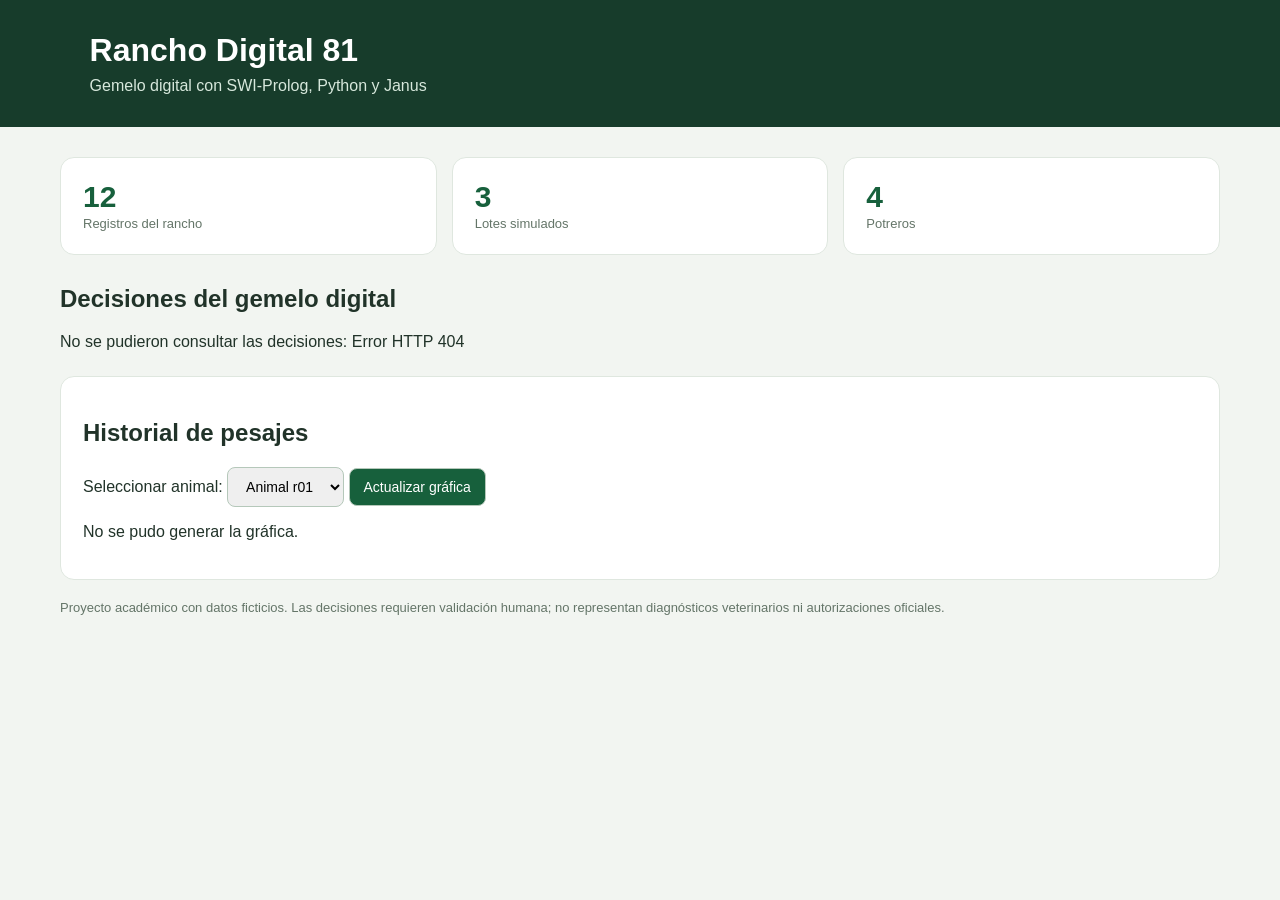
==== gemelo/web/index.html @ 95d0e008 "fix: correct digital twin web asset path" ====
<!DOCTYPE html>
<html lang="es">
<head>
  <meta charset="UTF-8">
  <meta name="viewport"
        content="width=device-width, initial-scale=1">
  <title>Rancho Digital 81</title>

  <style>
    * { box-sizing: border-box; }

    body {
      margin: 0;
      font-family: Arial, sans-serif;
      background: #f2f5f1;
      color: #213329;
    }

    header {
      background: #173c2b;
      color: white;
      padding: 32px 7%;
    }

    header h1 { margin: 0 0 8px; }

    header p {
      color: #d7e8dc;
      margin: 0;
    }

    main {
      max-width: 1200px;
      margin: auto;
      padding: 30px 20px;
    }

    .metricas {
      display: grid;
      grid-template-columns: repeat(3, 1fr);
      gap: 15px;
      margin-bottom: 30px;
    }

    .metrica, .tarjeta, .grafica {
      background: white;
      border: 1px solid #dfe7df;
      border-radius: 14px;
      padding: 22px;
    }

    .metrica strong {
      display: block;
      font-size: 30px;
      color: #17603c;
    }

    .metrica span {
      font-size: 13px;
      color: #647568;
    }

    .escenarios {
      display: grid;
      grid-template-columns: repeat(2, 1fr);
      gap: 18px;
    }

    .tarjeta h3 { margin-top: 0; }

    .resultado {
      color: #17603c;
      font-weight: bold;
      margin: 12px 0;
    }

    .evidencia {
      background: #f4f7f4;
      padding: 14px;
      border-radius: 8px;
      font-size: 12px;
      line-height: 1.8;
      white-space: pre-wrap;
      overflow-wrap: anywhere;
    }

    .grafica { margin-top: 25px; }

    .grafica img {
      display: block;
      width: 100%;
      max-width: 760px;
      margin: 15px auto;
    }

    select, button {
      padding: 10px 14px;
      border: 1px solid #b5c8ba;
      border-radius: 8px;
      font-size: 14px;
    }

    button {
      background: #17603c;
      color: white;
      cursor: pointer;
    }

    .aviso {
      font-size: 13px;
      color: #647568;
      margin-top: 20px;
    }

    @media(max-width: 700px) {
      .escenarios {
        grid-template-columns: 1fr;
      }

      .metricas {
        grid-template-columns: repeat(3, 1fr);
        gap: 8px;
      }

      .metrica { padding: 12px; }
      .metrica strong { font-size: 23px; }

      header { padding: 25px 20px; }
    }
  </style>
</head>

<body>
  <header>
    <h1>Rancho Digital 81</h1>
    <p>Gemelo digital con SWI-Prolog,
       Python y Janus</p>
  </header>

  <main>
    <section class="metricas">
      <div class="metrica">
        <strong>12</strong>
        <span>Registros del rancho</span>
      </div>

      <div class="metrica">
        <strong>3</strong>
        <span>Lotes simulados</span>
      </div>

      <div class="metrica">
        <strong>4</strong>
        <span>Potreros</span>
      </div>
    </section>

    <h2>Decisiones del gemelo digital</h2>

    <section class="escenarios"
             id="escenarios">
      Cargando decisiones...
    </section>

    <section class="grafica">
      <h2>Historial de pesajes</h2>

      <label for="animal">Seleccionar animal:</label>

      <select id="animal">
        <option value="r01">Animal r01</option>
        <option value="r02">Animal r02</option>
        <option value="r08">Animal r08</option>
        <option value="r09">Animal r09</option>
      </select>

      <button id="actualizar">
        Actualizar gráfica
      </button>

      <p id="mensajeGrafica"></p>
      <img id="grafica"
           alt="Historial de pesajes">

    </section>

    <p class="aviso">
      Proyecto académico con datos ficticios.
      Las decisiones requieren validación humana;
      no representan diagnósticos veterinarios
      ni autorizaciones oficiales.
    </p>
  </main>

  <script>
    async function cargarEscenarios() {
      const contenedor =
        document.getElementById("escenarios");

      try {
        const respuesta =
          await fetch("/api/escenarios");

        if (!respuesta.ok) {
          throw new Error("Error HTTP " +
                          respuesta.status);
        }

        const datos = await respuesta.json();
        contenedor.replaceChildren();

        for (const item of datos.escenarios) {
          const tarjeta =
            document.createElement("article");

          tarjeta.className = "tarjeta";

          const titulo =
            document.createElement("h3");
          titulo.textContent =
            item.id + ". " + item.nombre;

          const resultado =
            document.createElement("p");
          resultado.className = "resultado";
          resultado.textContent =
            item.conclusion;

          const evidencia =
            document.createElement("div");
          evidencia.className = "evidencia";
          evidencia.textContent =
            item.evidencia.join("\n");

          tarjeta.append(
            titulo, resultado, evidencia
          );

          contenedor.appendChild(tarjeta);
        }

        if (datos.escenarios.length === 0) {
          contenedor.textContent =
            "No hay escenarios disponibles.";
        }

      } catch (error) {
        contenedor.textContent =
          "No se pudieron consultar las decisiones: "
          + error.message;
      }
    }

    function actualizarGrafica() {
      const animal =
        document.getElementById("animal").value;

      const grafica =
        document.getElementById("grafica");

      const mensaje =
        document.getElementById("mensajeGrafica");

      grafica.style.display = "none";
      mensaje.textContent = "Generando gráfica...";

      grafica.onload = () => {
        grafica.style.display = "block";
        mensaje.textContent = "";
      };

      grafica.onerror = () => {
        mensaje.textContent =
          "No se pudo generar la gráfica.";
      };

      grafica.src =
        "/grafica/pesajes?animal="
        + encodeURIComponent(animal);
    }

    document.getElementById("actualizar")
      .addEventListener("click", actualizarGrafica);

    cargarEscenarios();
    actualizarGrafica();
  </script>
</body>
</html>
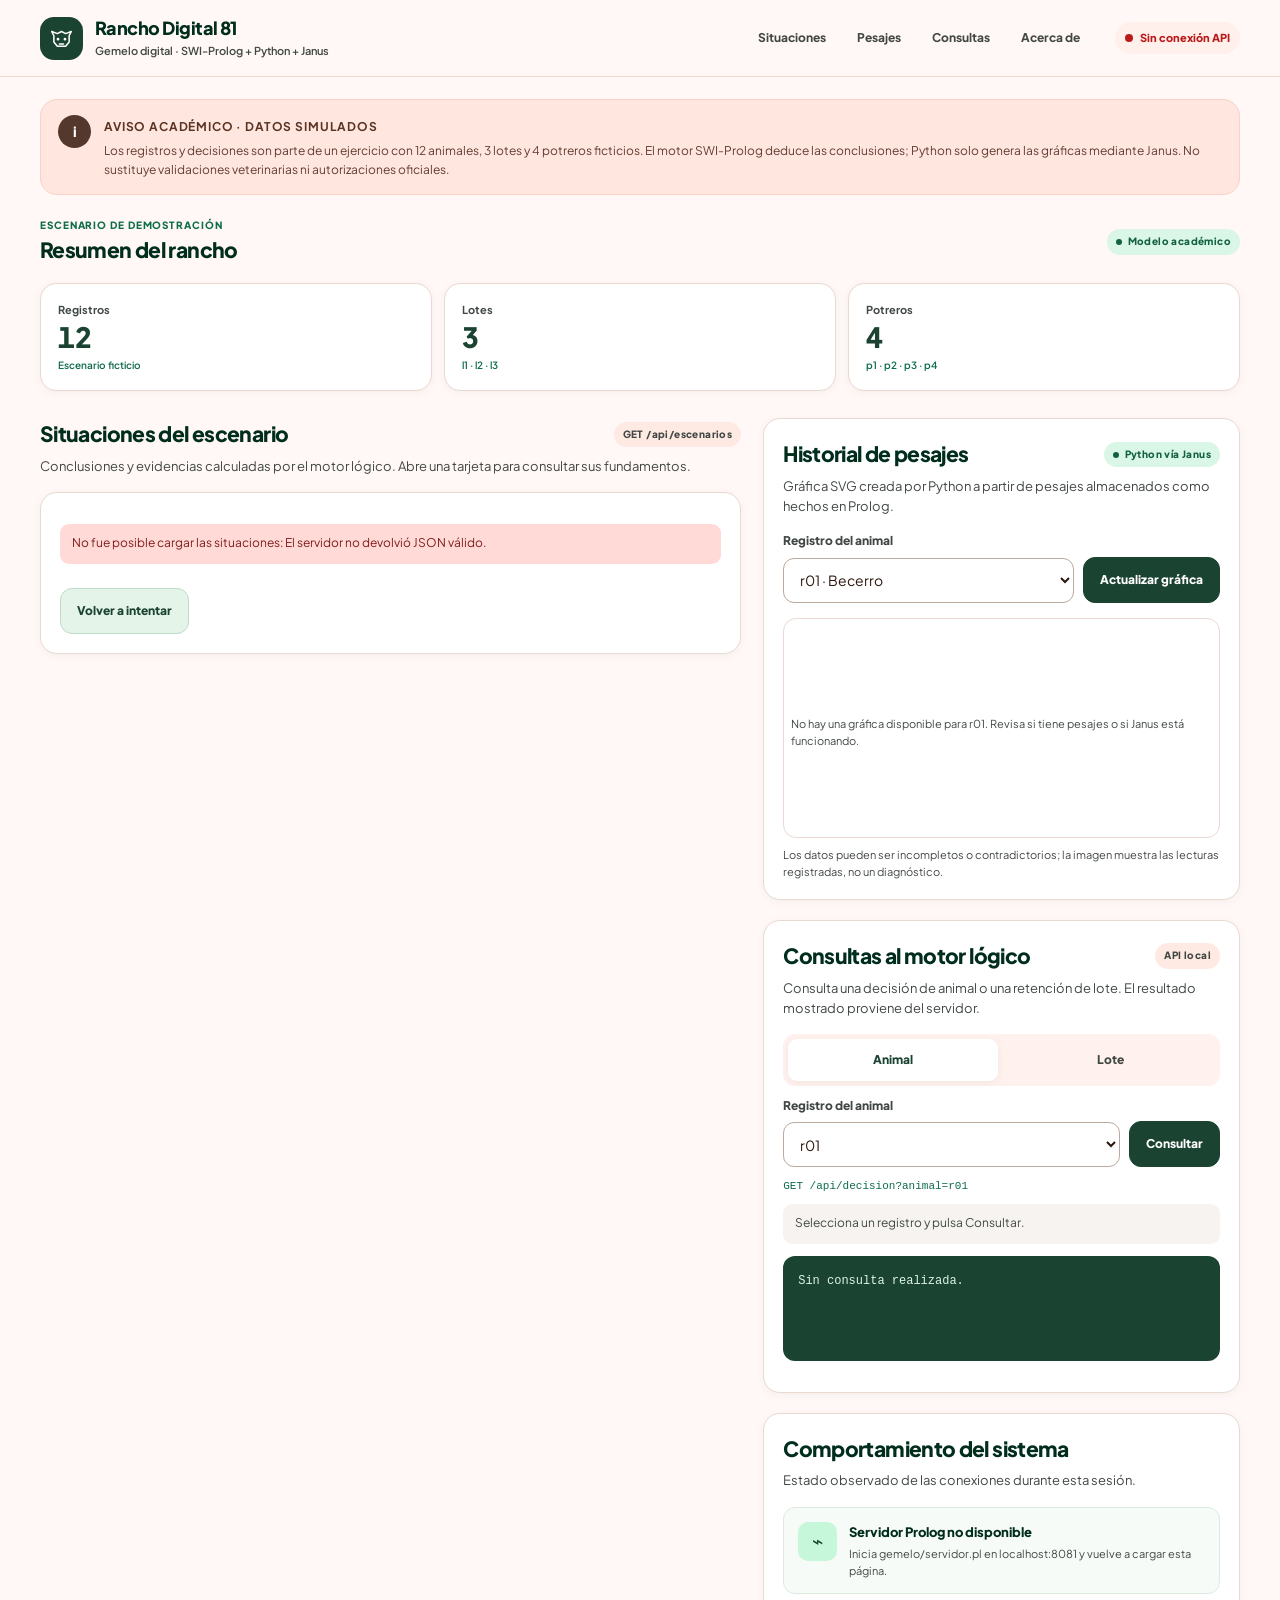
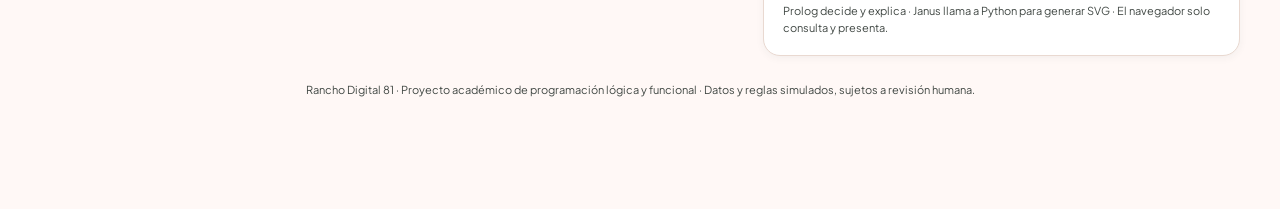
==== commit 95959bd9: "style: improve dashboard status indicators and charts" ====
--- a/gemelo/web/index.html
+++ b/gemelo/web/index.html
@@ -1,290 +1,317 @@
-
-<!DOCTYPE html>
+<!doctype html>
 <html lang="es">
 <head>
-  <meta charset="UTF-8">
-  <meta name="viewport"
-        content="width=device-width, initial-scale=1">
-  <title>Rancho Digital 81</title>
-
+  <meta charset="utf-8">
+  <meta name="viewport" content="width=device-width,initial-scale=1,viewport-fit=cover">
+  <meta name="theme-color" content="#1b4332">
+  <meta name="description" content="Rancho Digital 81: panel académico del gemelo digital ganadero con SWI-Prolog y Python mediante Janus.">
+  <title>Rancho Digital 81 · Gemelo digital</title>
+  <link rel="preconnect" href="https://fonts.googleapis.com">
+  <link rel="preconnect" href="https://fonts.gstatic.com" crossorigin>
+  <link href="https://fonts.googleapis.com/css2?family=Plus+Jakarta+Sans:wght@400;500;600;700;800&display=swap" rel="stylesheet">
   <style>
-    * { box-sizing: border-box; }
-
-    body {
-      margin: 0;
-      font-family: Arial, sans-serif;
-      background: #f2f5f1;
-      color: #213329;
-    }
-
-    header {
-      background: #173c2b;
-      color: white;
-      padding: 32px 7%;
-    }
-
-    header h1 { margin: 0 0 8px; }
-
-    header p {
-      color: #d7e8dc;
-      margin: 0;
-    }
-
-    main {
-      max-width: 1200px;
-      margin: auto;
-      padding: 30px 20px;
-    }
-
-    .metricas {
-      display: grid;
-      grid-template-columns: repeat(3, 1fr);
-      gap: 15px;
-      margin-bottom: 30px;
-    }
-
-    .metrica, .tarjeta, .grafica {
-      background: white;
-      border: 1px solid #dfe7df;
-      border-radius: 14px;
-      padding: 22px;
-    }
-
-    .metrica strong {
-      display: block;
-      font-size: 30px;
-      color: #17603c;
-    }
-
-    .metrica span {
-      font-size: 13px;
-      color: #647568;
-    }
-
-    .escenarios {
-      display: grid;
-      grid-template-columns: repeat(2, 1fr);
-      gap: 18px;
-    }
-
-    .tarjeta h3 { margin-top: 0; }
-
-    .resultado {
-      color: #17603c;
-      font-weight: bold;
-      margin: 12px 0;
-    }
-
-    .evidencia {
-      background: #f4f7f4;
-      padding: 14px;
-      border-radius: 8px;
-      font-size: 12px;
-      line-height: 1.8;
-      white-space: pre-wrap;
-      overflow-wrap: anywhere;
-    }
-
-    .grafica { margin-top: 25px; }
-
-    .grafica img {
-      display: block;
-      width: 100%;
-      max-width: 760px;
-      margin: 15px auto;
-    }
-
-    select, button {
-      padding: 10px 14px;
-      border: 1px solid #b5c8ba;
-      border-radius: 8px;
-      font-size: 14px;
-    }
-
-    button {
-      background: #17603c;
-      color: white;
-      cursor: pointer;
-    }
-
-    .aviso {
-      font-size: 13px;
-      color: #647568;
-      margin-top: 20px;
-    }
-
-    @media(max-width: 700px) {
-      .escenarios {
-        grid-template-columns: 1fr;
-      }
-
-      .metricas {
-        grid-template-columns: repeat(3, 1fr);
-        gap: 8px;
-      }
-
-      .metrica { padding: 12px; }
-      .metrica strong { font-size: 23px; }
-
-      header { padding: 25px 20px; }
-    }
+    /* Adaptación fiel al sistema visual AgroTech Precision de Google Stitch.
+       Toda conclusión y toda evidencia se reciben del servidor SWI-Prolog. */
+    :root { --bg:#fff8f6;--card:#ffffff;--soft:#fff1ed;--soft2:#ffe9e3;
+      --ink:#2c160e;--muted:#414844;--primary:#1b4332;--primary-dark:#012d1d;
+      --secondary:#0e6c4a;--sage:#c1ecd4;--line:#e9d9d1;--alert:#ba1a1a;
+      --alert-bg:#ffdad6;--amber:#8e4a10;--amber-bg:#fff0d8;
+      --blue:#195985;--blue-bg:#e1f1fc;--shadow:0 2px 9px rgba(27,67,50,.05);
+      font-family:'Plus Jakarta Sans',system-ui,-apple-system,'Segoe UI',sans-serif;
+    }
+    *,*::before,*::after{box-sizing:border-box}
+    [hidden]{display:none!important}
+    html{scroll-behavior:smooth;scroll-padding-top:98px}
+    body{margin:0;background:var(--bg);color:var(--ink);font-size:14px;line-height:1.55}
+    button,select{font:inherit}button{cursor:pointer}
+    button:disabled{cursor:not-allowed;opacity:.63}
+    a{color:inherit}
+    :focus-visible{outline:3px solid #0e6c4a;outline-offset:3px}
+    .wrap{width:min(1200px,calc(100% - 36px));margin-inline:auto}
+    .header{position:sticky;top:0;z-index:10;background:rgba(255,248,246,.96);backdrop-filter:blur(14px);border-bottom:1px solid var(--line)}
+    .header-in{min-height:76px;display:flex;gap:14px;align-items:center;justify-content:space-between}
+    .brand{display:flex;gap:12px;align-items:center;min-width:0;text-decoration:none}
+    .brand-mark{width:43px;height:43px;flex:none;display:grid;place-items:center;border-radius:14px;background:var(--primary);color:#fff}
+    .brand-mark svg{width:25px;height:25px}
+    .brand h1{margin:0;font-size:18px;font-weight:800;letter-spacing:-.03em;line-height:1.22;color:var(--primary-dark)}
+    .brand p{margin:3px 0 0;font-size:11px;font-weight:600;color:var(--muted)}
+    .connection{display:flex;gap:7px;align-items:center;font-size:11px;font-weight:800;color:var(--blue);white-space:nowrap;background:var(--blue-bg);padding:7px 10px;border-radius:99px}
+    .connection[data-state="online"]{color:var(--secondary);background:#e7f5ec}
+    .connection[data-state="offline"]{color:var(--alert);background:#fff0eb}
+    .dot{width:8px;height:8px;flex:none;border-radius:50%;background:currentColor}
+    .desktop-nav{display:flex;gap:9px;margin-left:auto;margin-right:10px}
+    .desktop-nav a{font-size:12px;font-weight:750;text-decoration:none;padding:9px 11px;border-radius:9px;color:var(--muted)}
+    .desktop-nav a:hover{background:var(--soft2);color:var(--primary)}
+    main{padding-top:22px;padding-bottom:100px}
+    .academic{display:flex;gap:13px;align-items:flex-start;background:#ffe7df;border:1px solid #fad1c4;border-radius:17px;padding:15px 17px;margin-bottom:23px}
+    .academic-icon{flex:none;width:33px;height:33px;border-radius:50%;display:grid;place-items:center;background:#54382d;color:#fff;font-weight:800}
+    .academic strong{font-size:12px;text-transform:uppercase;letter-spacing:.07em;color:#5b3323}
+    .academic p{margin:4px 0 0;font-size:12px;line-height:1.6;color:#633c32}
+    .headline-row{display:flex;align-items:center;justify-content:space-between;gap:16px;flex-wrap:wrap}
+    .eyebrow{font-size:10px;text-transform:uppercase;font-weight:800;letter-spacing:.09em;color:var(--secondary)}
+    .section-title{font-size:21px;font-weight:800;letter-spacing:-.03em;color:var(--primary-dark);margin:0}
+    .section-lead{margin:5px 0 16px;color:var(--muted);font-size:13px}
+    .stats{display:grid;grid-template-columns:repeat(3,minmax(0,1fr));gap:12px;margin:17px 0 27px}
+    .stat{background:var(--card);border:1px solid var(--line);border-radius:16px;padding:17px;box-shadow:var(--shadow)}
+    .stat-label{font-size:11px;color:var(--muted);font-weight:700}
+    .stat-number{font-size:28px;font-weight:800;color:var(--primary);line-height:1.1;margin:4px 0 5px;font-variant-numeric:tabular-nums}
+    .stat-note{font-size:10px;color:var(--secondary);font-weight:600}
+    .pill{display:inline-flex;gap:6px;align-items:center;border-radius:99px;padding:5px 9px;font-size:10px;font-weight:800;letter-spacing:.04em;white-space:nowrap;background:var(--soft2);color:var(--muted)}
+    .pill .dot{width:6px;height:6px}
+    .pill.green{background:#d9f6e7;color:#12613f}.pill.orange{background:var(--amber-bg);color:var(--amber)}
+    .pill.red{background:#ffe5e4;color:#9c2020}.pill.blue{background:var(--blue-bg);color:var(--blue)}
+    .grid-main{display:grid;grid-template-columns:minmax(0,1.25fr) minmax(310px,.85fr);gap:22px;align-items:start}
+    .stack{display:grid;gap:20px;min-width:0}
+    .section{min-width:0}
+    .card{border:1px solid var(--line);background:var(--card);border-radius:17px;box-shadow:var(--shadow);padding:19px;min-width:0}
+    .scenarios{display:grid;grid-template-columns:repeat(2,minmax(0,1fr));gap:13px}
+    .scenario{border:1px solid var(--line);background:#fff;border-radius:15px;padding:16px 17px;min-width:0;box-shadow:var(--shadow)}
+    .scenario[data-type="3"]{border-left:4px solid var(--alert)}
+    .sc-title{display:flex;gap:9px;align-items:start;margin-bottom:10px;min-width:0}
+    .sc-icon{width:31px;height:31px;flex:none;border-radius:9px;display:grid;place-items:center;font-size:17px;background:#e8f7ed;color:var(--primary)}
+    .scenario[data-type="3"] .sc-icon{background:#ffe5e4;color:var(--alert)}
+    /* La apariencia de retención sigue la conclusión recibida de Prolog. */
+    .scenario.is-retained{border-left:4px solid var(--amber)}
+    .scenario.is-retained .sc-icon{background:var(--amber-bg);color:var(--amber)}
+    .scenario.is-retained .sc-icon svg{width:20px;height:20px}
+    .scenario.is-retained .sc-conclusion{color:#75400d}
+    .sc-name{font-weight:800;color:var(--primary-dark);font-size:13px;line-height:1.35}
+    .sc-number{color:var(--muted);font-size:10px;margin-top:2px;font-weight:700}
+    .sc-conclusion{font-size:13px;color:var(--ink);font-weight:700;margin:12px 0 14px;min-height:38px}
+    .evidence{border-top:1px solid var(--line);margin-top:6px;padding-top:9px}
+    .evidence summary{list-style:none;display:flex;align-items:center;justify-content:space-between;gap:10px;padding:9px 10px;border-radius:10px;background:var(--soft);font-size:11px;font-weight:800;color:var(--secondary);cursor:pointer;min-height:44px}
+    .evidence summary::-webkit-details-marker{display:none}
+    .evidence summary::after{content:'⌄';font-size:18px;line-height:1;transition:transform .2s}
+    .evidence[open] summary::after{transform:rotate(180deg)}
+    .evidence-body{padding:12px 8px 4px}
+    .evidence-label{font-weight:800;color:var(--muted);font-size:10px;text-transform:uppercase;letter-spacing:.06em;margin-bottom:8px}
+    .evidence-list{margin:0;padding:0;list-style:none;display:grid;gap:7px}
+    .evidence-list li{font:12px/1.5 ui-monospace,SFMono-Regular,Consolas,monospace;background:#f9f2ee;border:1px solid #f2e6de;border-radius:8px;padding:9px;overflow-wrap:anywhere}
+    .filter-label{font-size:12px;font-weight:800;color:var(--muted);display:block;margin-bottom:7px}
+    select{min-height:45px;border:1px solid #bca99e;border-radius:11px;background:#fff;padding:10px 12px;color:var(--ink);max-width:100%;width:100%}
+    .button{display:inline-flex;gap:8px;align-items:center;justify-content:center;background:var(--primary);color:white;border:1px solid var(--primary);border-radius:12px;min-height:46px;padding:11px 16px;font-size:12px;font-weight:800}
+    .button:hover:not(:disabled){background:var(--primary-dark)}
+    .button.subtle{background:#e4f4e9;color:var(--primary);border-color:#bedcc9}
+    .button.subtle:hover:not(:disabled){background:#d1eedb}
+    .controls{display:flex;align-items:end;gap:9px;margin:15px 0}
+    .controls .field{flex:1;min-width:0}
+    .chart-view{background:#fff;border:1px solid var(--line);border-radius:13px;min-height:220px;display:grid;place-items:center;padding:7px}
+    .chart-view img{display:block;width:100%;height:auto;max-height:450px;object-fit:contain}
+    .hint{color:var(--muted);font-size:11px;margin:8px 0 0}
+    .status-line{padding:10px 12px;background:#f7f3f0;color:var(--muted);border-radius:9px;font-size:12px;min-height:40px}
+    .status-line.error{background:var(--alert-bg);color:#811d1d}
+    .query-tabs{display:flex;gap:7px;margin-top:16px;margin-bottom:11px;background:var(--soft);padding:5px;border-radius:12px}
+    .query-tab{flex:1;border:0;border-radius:9px;background:transparent;min-height:42px;color:var(--muted);font-size:12px;font-weight:800}
+    .query-tab[aria-selected="true"]{background:white;color:var(--primary);box-shadow:var(--shadow)}
+    .query-row{display:flex;gap:9px;align-items:end;margin-bottom:11px}
+    .query-row .field{flex:1}
+    .endpoint{font:11px/1.5 ui-monospace,SFMono-Regular,Consolas,monospace;color:var(--secondary);word-break:break-word;margin:9px 0}
+    .terminal{background:var(--primary);color:#dcf4e4;border-radius:12px;padding:15px;white-space:pre-wrap;overflow-wrap:anywhere;font:12px/1.7 ui-monospace,SFMono-Regular,Consolas,monospace;max-height:380px;overflow:auto;min-height:105px}
+    .health{display:flex;gap:12px;align-items:start;background:#f7fbf8;border:1px solid #dcebe0;border-radius:12px;padding:14px}
+    .health-icon{background:#c7f7da;width:39px;height:39px;flex:none;display:grid;place-items:center;border-radius:10px;color:var(--primary);font-size:19px}
+    .health-title{font-size:13px;font-weight:800;color:var(--primary-dark)}
+    .health-detail{font-size:11px;color:var(--muted);margin-top:3px}
+    footer{margin:25px 0 10px;font-size:11px;line-height:1.6;color:var(--muted);text-align:center}
+    .bottom-nav{display:none}
+    .loading{background:linear-gradient(90deg,#fff1ed,#ffe4db,#fff1ed);background-size:200% 100%;animation:pulse 1.6s linear infinite;border-radius:12px;min-height:145px}
+    @keyframes pulse{to{background-position-x:-200%}}
+    @media(max-width:970px){.grid-main{grid-template-columns:1fr}.desktop-nav{display:none}}
+    @media(max-width:640px){.wrap{width:calc(100% - 26px)}.header-in{min-height:72px}.brand-mark{width:36px;height:36px;border-radius:11px}.brand h1{font-size:15px}.brand p{font-size:10px;max-width:235px}.connection{font-size:0;padding:8px}.connection .dot{width:10px;height:10px}.stats{gap:7px;margin:13px 0 21px}.stat{padding:12px 10px;border-radius:13px}.stat-number{font-size:23px}.stat-label{font-size:10px}.stat-note{font-size:9px}.section-title{font-size:18px}.scenarios{grid-template-columns:1fr}.scenario{padding:15px}.card{padding:16px}.controls{flex-direction:column;align-items:stretch}.controls .field,.controls button{width:100%}.bottom-nav{display:grid;grid-template-columns:repeat(4,1fr);position:fixed;bottom:0;left:0;right:0;background:rgba(255,248,246,.97);backdrop-filter:blur(10px);border-top:1px solid var(--line);padding-bottom:env(safe-area-inset-bottom,0);z-index:20;box-shadow:0 -4px 14px rgba(0,0,0,.04)}.bottom-nav a{text-decoration:none;min-height:66px;display:grid;place-content:center;justify-items:center;gap:3px;font-size:10px;font-weight:800;color:var(--muted)}.bottom-nav a span{font-size:21px}.bottom-nav a:hover,.bottom-nav a:focus{color:var(--secondary)}main{padding-bottom:118px}}
+    @media(prefers-reduced-motion:reduce){html{scroll-behavior:auto}.loading{animation:none}}
   </style>
 </head>
+<body>
+  <header class="header"><div class="wrap header-in">
+    <a href="#inicio" class="brand" aria-label="Rancho Digital 81, ir al inicio">
+      <div class="brand-mark" aria-hidden="true"><svg viewBox="0 0 36 36" fill="none" stroke="currentColor" stroke-width="2.2" stroke-linecap="round" stroke-linejoin="round"><path d="M7 14 4 8l8 3 6-3 6 3 8-3-3 6v9l-5 6H12l-5-6z"/><path d="M13 19h0m10 0h0" stroke-width="4"/><path d="M15 26h6"/></svg></div>
+      <div><h1>Rancho Digital 81</h1><p>Gemelo digital · SWI-Prolog + Python + Janus</p></div>
+    </a>
+    <nav class="desktop-nav" aria-label="Secciones"><a href="#situaciones">Situaciones</a><a href="#pesajes">Pesajes</a><a href="#consultas">Consultas</a><a href="#acerca">Acerca de</a></nav>
+    <span id="connection" class="connection" data-state="checking" role="status" aria-live="polite"><span class="dot"></span><span id="connection-text">Comprobando motor</span></span>
+  </div></header>
+  <main class="wrap" id="inicio">
+    <div class="academic" role="note"><div class="academic-icon" aria-hidden="true">i</div><div><strong>Aviso académico · Datos simulados</strong><p>Los registros y decisiones son parte de un ejercicio con 12 animales, 3 lotes y 4 potreros ficticios. El motor SWI-Prolog deduce las conclusiones; Python solo genera las gráficas mediante Janus. No sustituye validaciones veterinarias ni autorizaciones oficiales.</p></div></div>
+    <div class="headline-row"><div><div class="eyebrow">Escenario de demostración</div><h2 class="section-title">Resumen del rancho</h2></div><span class="pill green"><span class="dot"></span>Modelo académico</span></div>
+    <section class="stats" aria-label="Resumen del escenario">
+      <div class="stat"><div class="stat-label">Registros</div><div class="stat-number">12</div><div class="stat-note">Escenario ficticio</div></div>
+      <div class="stat"><div class="stat-label">Lotes</div><div class="stat-number">3</div><div class="stat-note">l1 · l2 · l3</div></div>
+      <div class="stat"><div class="stat-label">Potreros</div><div class="stat-number">4</div><div class="stat-note">p1 · p2 · p3 · p4</div></div>
+    </section>
+    <div class="grid-main">
+      <section class="section" id="situaciones" aria-labelledby="heading-situaciones">
+        <div class="headline-row"><h2 class="section-title" id="heading-situaciones">Situaciones del escenario</h2><span class="pill">GET /api/escenarios</span></div>
+        <p class="section-lead">Conclusiones y evidencias calculadas por el motor lógico. Abre una tarjeta para consultar sus fundamentos.</p>
+        <div id="scenarios" class="scenarios" aria-live="polite"><div class="loading" aria-label="Cargando escenarios"></div><div class="loading" aria-hidden="true"></div></div>
+      </section>
+      <div class="stack">
+        <section class="card" id="pesajes" aria-labelledby="heading-pesajes">
+          <div class="headline-row"><h2 class="section-title" id="heading-pesajes">Historial de pesajes</h2><span class="pill green"><span class="dot"></span>Python vía Janus</span></div>
+          <p class="section-lead">Gráfica SVG creada por Python a partir de pesajes almacenados como hechos en Prolog.</p>
+          <div class="controls"><div class="field"><label class="filter-label" for="animal">Registro del animal</label><select id="animal"><option value="r01">r01 · Becerro</option><option value="r02">r02 · Becerro</option><option value="r03">r03 · Vaquilla</option><option value="r04">r04 · Vaca</option><option value="r05">r05 · Sin pesajes</option><option value="r06">r06 · Lecturas contradictorias</option><option value="r07">r07 · Historial incompleto</option><option value="r08">r08 · Becerro</option><option value="r09">r09 · Becerro</option><option value="r10">r10 · Vaca</option><option value="r11">r11 · Vaquilla</option><option value="r12">r12 · Toro</option></select></div><button id="refresh-chart" type="button" class="button">Actualizar gráfica</button></div>
+          <div class="chart-view" id="chart-view"><p id="chart-message" class="hint" role="status" aria-live="polite">Cargando gráfica…</p><img id="chart-image" alt="Pesajes del animal seleccionado" hidden></div>
+          <p class="hint">Los datos pueden ser incompletos o contradictorios; la imagen muestra las lecturas registradas, no un diagnóstico.</p>
+        </section>
+        <section class="card" id="consultas" aria-labelledby="heading-consultas">
+          <div class="headline-row"><h2 class="section-title" id="heading-consultas">Consultas al motor lógico</h2><span class="pill">API local</span></div>
+          <p class="section-lead">Consulta una decisión de animal o una retención de lote. El resultado mostrado proviene del servidor.</p>
+          <div class="query-tabs" role="tablist" aria-label="Tipo de consulta"><button class="query-tab" type="button" role="tab" id="tab-animal" aria-selected="true" aria-controls="query-form">Animal</button><button class="query-tab" type="button" role="tab" id="tab-lote" aria-selected="false" aria-controls="query-form">Lote</button></div>
+          <form id="query-form"><div class="query-row"><div class="field"><label class="filter-label" for="query-id" id="query-label">Registro del animal</label><select id="query-id" required></select></div><button type="submit" class="button">Consultar</button></div></form>
+          <p class="endpoint" id="query-endpoint"></p><div id="query-status" class="status-line" role="status" aria-live="polite">Selecciona un registro y consulta su decisión.</div><pre class="terminal" id="query-output" tabindex="0">Sin consulta realizada.</pre>
+        </section>
+        <section class="card" id="acerca" aria-labelledby="heading-acerca">
+          <h2 class="section-title" id="heading-acerca">Comportamiento del sistema</h2><p class="section-lead">Estado observado de las conexiones durante esta sesión.</p>
+          <div class="health"><span class="health-icon" aria-hidden="true">⌁</span><div><div class="health-title" id="health-title">Comprobando conexión HTTP</div><div class="health-detail" id="health-detail">El estado se actualiza según las respuestas reales de la API y la gráfica.</div></div></div>
+          <p class="hint">Prolog decide y explica · Janus llama a Python para generar SVG · El navegador solo consulta y presenta.</p>
+        </section>
+      </div>
+    </div>
+    <footer>Rancho Digital 81 · Proyecto académico de programación lógica y funcional · Datos y reglas simulados, sujetos a revisión humana.</footer>
+  </main>
+  <nav class="bottom-nav" aria-label="Navegación móvil"><a href="#situaciones"><span aria-hidden="true">▦</span>Situaciones</a><a href="#pesajes"><span aria-hidden="true">▥</span>Pesajes</a><a href="#consultas"><span aria-hidden="true">⌕</span>Consultas</a><a href="#acerca"><span aria-hidden="true">ⓘ</span>Acerca de</a></nav>
+  <script>
+    'use strict';
+    // Las reglas de negocio permanecen en SWI-Prolog; JS solo representa respuestas.
+    const $ = id => document.getElementById(id);
+    const state = {api:false, chart:false, queryType:'animal', chartToken:0};
+    const typeNames = {1:'Variaciones de peso',2:'Identificación de animales',3:'Brote sanitario',4:'Rutas de pastoreo',5:'Salida del ganado'};
+    const symbols = {1:'↘',2:'◎',3:'!',4:'➝',5:'✓'};
 
-<body>
-  <header>
-    <h1>Rancho Digital 81</h1>
-    <p>Gemelo digital con SWI-Prolog,
-       Python y Janus</p>
-  </header>
-
-  <main>
-    <section class="metricas">
-      <div class="metrica">
-        <strong>12</strong>
-        <span>Registros del rancho</span>
-      </div>
-
-      <div class="metrica">
-        <strong>3</strong>
-        <span>Lotes simulados</span>
-      </div>
-
-      <div class="metrica">
-        <strong>4</strong>
-        <span>Potreros</span>
-      </div>
-    </section>
-
-    <h2>Decisiones del gemelo digital</h2>
-
-    <section class="escenarios"
-             id="escenarios">
-      Cargando decisiones...
-    </section>
-
-    <section class="grafica">
-      <h2>Historial de pesajes</h2>
-
-      <label for="animal">Seleccionar animal:</label>
-
-      <select id="animal">
-        <option value="r01">Animal r01</option>
-        <option value="r02">Animal r02</option>
-        <option value="r08">Animal r08</option>
-        <option value="r09">Animal r09</option>
-      </select>
-
-      <button id="actualizar">
-        Actualizar gráfica
-      </button>
-
-      <p id="mensajeGrafica"></p>
-      <img id="grafica"
-           alt="Historial de pesajes">
-
-    </section>
-
-    <p class="aviso">
-      Proyecto académico con datos ficticios.
-      Las decisiones requieren validación humana;
-      no representan diagnósticos veterinarios
-      ni autorizaciones oficiales.
-    </p>
-  </main>
-
-  <script>
-    async function cargarEscenarios() {
-      const contenedor =
-        document.getElementById("escenarios");
-
+    function node(tag, className, text) {
+      const element=document.createElement(tag);
+      if (className) element.className=className;
+      if (text !== undefined) element.textContent=String(text);
+      return element;
+    }
+    function setConnection(online) {
+      state.api=online;
+      $('connection').dataset.state=online?'online':'offline';
+      $('connection-text').textContent=online?'Prolog conectado':'Sin conexión API';
+      $('health-title').textContent=online?'Conexión con SWI-Prolog confirmada':'Servidor Prolog no disponible';
+      $('health-detail').textContent=online
+        ? (state.chart?'API de escenarios y gráfica Janus verificadas.':'API HTTP verificada; gráfica Janus pendiente de comprobar.')
+        : 'Inicia gemelo/servidor.pl en localhost:8081 y vuelve a cargar esta página.';
+    }
+    async function getJson(url) {
+      const response=await fetch(url,{headers:{'Accept':'application/json'},cache:'no-store'});
+      const raw=await response.text();
+      let data;
+      try { data=JSON.parse(raw); } catch { throw new Error('El servidor no devolvió JSON válido.'); }
+      if (!response.ok) throw new Error(data?.error || `Error HTTP ${response.status}`);
+      return data;
+    }
+    function renderScenario(item) {
+      const id=Number(item.id);
+      const card=node('article','scenario');card.dataset.type=String(id);
+      const header=node('div','sc-title');
+      // El indicador visual representa la conclusión de Prolog; no decide nada.
+      const conclusionTexto=String(item.conclusion||'');
+      const retenido=id===5 && /retener|retenid[oa]|no[_\s-]*puede[_\s-]*salir|bloquead[oa]/i.test(conclusionTexto);
+      const aprobado=id===5 && !retenido && /puede[_\s-]*salir|autorizad[oa]|permitid[oa]/i.test(conclusionTexto);
+      if (retenido) card.classList.add('is-retained');
+      const icon=node('span','sc-icon',id===5?(retenido?'':aprobado?'✓':'?'):(symbols[id]||'•'));
+      icon.setAttribute('aria-hidden','true');
+      if (retenido) {
+        // Icono de candado, con trazo y color controlados por el tema de Stitch.
+        icon.innerHTML='<svg viewBox="0 0 24 24" fill="none" stroke="currentColor" stroke-width="2" stroke-linecap="round" stroke-linejoin="round"><rect x="5" y="10" width="14" height="11" rx="2"/><path d="M8 10V7a4 4 0 0 1 8 0v3"/></svg>';
+      }
+      const titleWrap=node('div');titleWrap.append(node('div','sc-name',item.nombre||typeNames[id]||'Situación'));
+      titleWrap.append(node('div','sc-number',`Situación ${Number.isFinite(id)?id:'—'}`));
+      header.append(icon,titleWrap);
+      const conclusion=node('p','sc-conclusion',item.conclusion||'Sin conclusión disponible');
+      const details=node('details','evidence');
+      const summary=node('summary','', 'Ver evidencias del motor lógico');
+      const body=node('div','evidence-body');
+      body.append(node('div','evidence-label','Hechos y condiciones reportados por Prolog'));
+      const list=node('ul','evidence-list');
+      if (Array.isArray(item.evidencia) && item.evidencia.length) {
+        item.evidencia.forEach(value=>list.append(node('li','',value)));
+      } else list.append(node('li','','Sin evidencias recibidas.'));
+      body.append(list);details.append(summary,body);card.append(header,conclusion,details);
+      return card;
+    }
+    async function loadScenarios() {
+      const target=$('scenarios');target.replaceChildren(node('div','loading'),node('div','loading'));
       try {
-        const respuesta =
-          await fetch("/api/escenarios");
-
-        if (!respuesta.ok) {
-          throw new Error("Error HTTP " +
-                          respuesta.status);
-        }
-
-        const datos = await respuesta.json();
-        contenedor.replaceChildren();
-
-        for (const item of datos.escenarios) {
-          const tarjeta =
-            document.createElement("article");
-
-          tarjeta.className = "tarjeta";
-
-          const titulo =
-            document.createElement("h3");
-          titulo.textContent =
-            item.id + ". " + item.nombre;
-
-          const resultado =
-            document.createElement("p");
-          resultado.className = "resultado";
-          resultado.textContent =
-            item.conclusion;
-
-          const evidencia =
-            document.createElement("div");
-          evidencia.className = "evidencia";
-          evidencia.textContent =
-            item.evidencia.join("\n");
-
-          tarjeta.append(
-            titulo, resultado, evidencia
-          );
-
-          contenedor.appendChild(tarjeta);
-        }
-
-        if (datos.escenarios.length === 0) {
-          contenedor.textContent =
-            "No hay escenarios disponibles.";
-        }
-
+        const data=await getJson('/api/escenarios');
+        if (!Array.isArray(data.escenarios)) throw new Error('Formato inesperado de /api/escenarios.');
+        target.replaceChildren();
+        data.escenarios.slice().sort((a,b)=>Number(a.id)-Number(b.id)).forEach(item=>target.append(renderScenario(item)));
+        if (!data.escenarios.length) target.append(node('p','status-line','La API respondió, pero no devolvió escenarios.'));
+        setConnection(true);
       } catch (error) {
-        contenedor.textContent =
-          "No se pudieron consultar las decisiones: "
-          + error.message;
+        target.replaceChildren();
+        const box=node('div','card');box.style.gridColumn='1 / -1';
+        box.append(node('p','status-line error',`No fue posible cargar las situaciones: ${error.message}`));
+        const retry=node('button','button subtle','Volver a intentar');retry.type='button';retry.style.marginTop='12px';retry.addEventListener('click',loadScenarios);box.append(retry);target.append(box);
+        setConnection(false);
       }
     }
-
-    function actualizarGrafica() {
-      const animal =
-        document.getElementById("animal").value;
-
-      const grafica =
-        document.getElementById("grafica");
-
-      const mensaje =
-        document.getElementById("mensajeGrafica");
-
-      grafica.style.display = "none";
-      mensaje.textContent = "Generando gráfica...";
-
-      grafica.onload = () => {
-        grafica.style.display = "block";
-        mensaje.textContent = "";
+    function loadChart() {
+      const animal=$('animal').value;
+      const url=`/grafica/pesajes?animal=${encodeURIComponent(animal)}`;
+      const view=$('chart-view');const existing=$('chart-image');const msg=$('chart-message');
+      const token=++state.chartToken;
+      existing.hidden=true;existing.removeAttribute('src');msg.hidden=false;msg.textContent=`Generando gráfica de ${animal}…`;
+      $('refresh-chart').disabled=true;
+      const probe=new Image();
+      probe.onload=()=>{
+        if(token!==state.chartToken)return;
+        existing.src=url;existing.alt=`Gráfica de pesajes de ${animal} generada por Python a través de Janus`;
+        existing.hidden=false;msg.hidden=true;$('refresh-chart').disabled=false;
+        state.chart=true;
+        if(state.api) setConnection(true);
       };
-
-      grafica.onerror = () => {
-        mensaje.textContent =
-          "No se pudo generar la gráfica.";
+      probe.onerror=()=>{
+        if(token!==state.chartToken)return;
+        existing.hidden=true;msg.hidden=false;msg.textContent=`No hay una gráfica disponible para ${animal}. Revisa si tiene pesajes o si Janus está funcionando.`;
+        $('refresh-chart').disabled=false;
+        state.chart=false;
+        if(state.api) setConnection(true);
       };
-
-      grafica.src =
-        "/grafica/pesajes?animal="
-        + encodeURIComponent(animal);
-    }
-
-    document.getElementById("actualizar")
-      .addEventListener("click", actualizarGrafica);
-
-    cargarEscenarios();
-    actualizarGrafica();
+      probe.src=url;
+    }
+    const animals=Array.from({length:12},(_,i)=>`r${String(i+1).padStart(2,'0')}`);
+    const lots=['l1','l2','l3'];
+    function switchQuery(type) {
+      state.queryType=type;
+      $('tab-animal').setAttribute('aria-selected',String(type==='animal'));
+      $('tab-lote').setAttribute('aria-selected',String(type==='lote'));
+      $('query-label').textContent=type==='animal'?'Registro del animal':'Lote del rancho';
+      const selector=$('query-id');selector.replaceChildren();
+      (type==='animal'?animals:lots).forEach(id=>{
+        const option=node('option','',id);option.value=id;selector.append(option);
+      });
+      updateEndpoint();
+      $('query-status').className='status-line';$('query-status').textContent='Selecciona un registro y pulsa Consultar.';
+      $('query-output').textContent='Sin consulta realizada.';
+    }
+    function urlForQuery() {
+      const id=$('query-id').value;
+      return state.queryType==='animal'
+        ? `/api/decision?animal=${encodeURIComponent(id)}`
+        : `/api/lote?lote=${encodeURIComponent(id)}`;
+    }
+    function updateEndpoint() {$('query-endpoint').textContent='GET '+urlForQuery();}
+    async function runQuery(event) {
+      if(event)event.preventDefault();
+      const url=urlForQuery();const button=$('query-form').querySelector('button[type="submit"]');
+      button.disabled=true;$('query-status').className='status-line';$('query-status').textContent='Consultando al motor…';
+      try {
+        const data=await getJson(url);
+        $('query-output').textContent=JSON.stringify(data,null,2);
+        $('query-status').textContent='Respuesta recibida de SWI-Prolog.';
+      } catch (error) {
+        $('query-output').textContent='';$('query-status').className='status-line error';
+        $('query-status').textContent=`No se obtuvo una decisión: ${error.message}`;
+      } finally {button.disabled=false;}
+    }
+    $('refresh-chart').addEventListener('click',loadChart);
+    $('animal').addEventListener('change',loadChart);
+    $('tab-animal').addEventListener('click',()=>switchQuery('animal'));
+    $('tab-lote').addEventListener('click',()=>switchQuery('lote'));
+    $('query-id').addEventListener('change',updateEndpoint);
+    $('query-form').addEventListener('submit',runQuery);
+    switchQuery('animal');loadScenarios();loadChart();
   </script>
 </body>
 </html>
